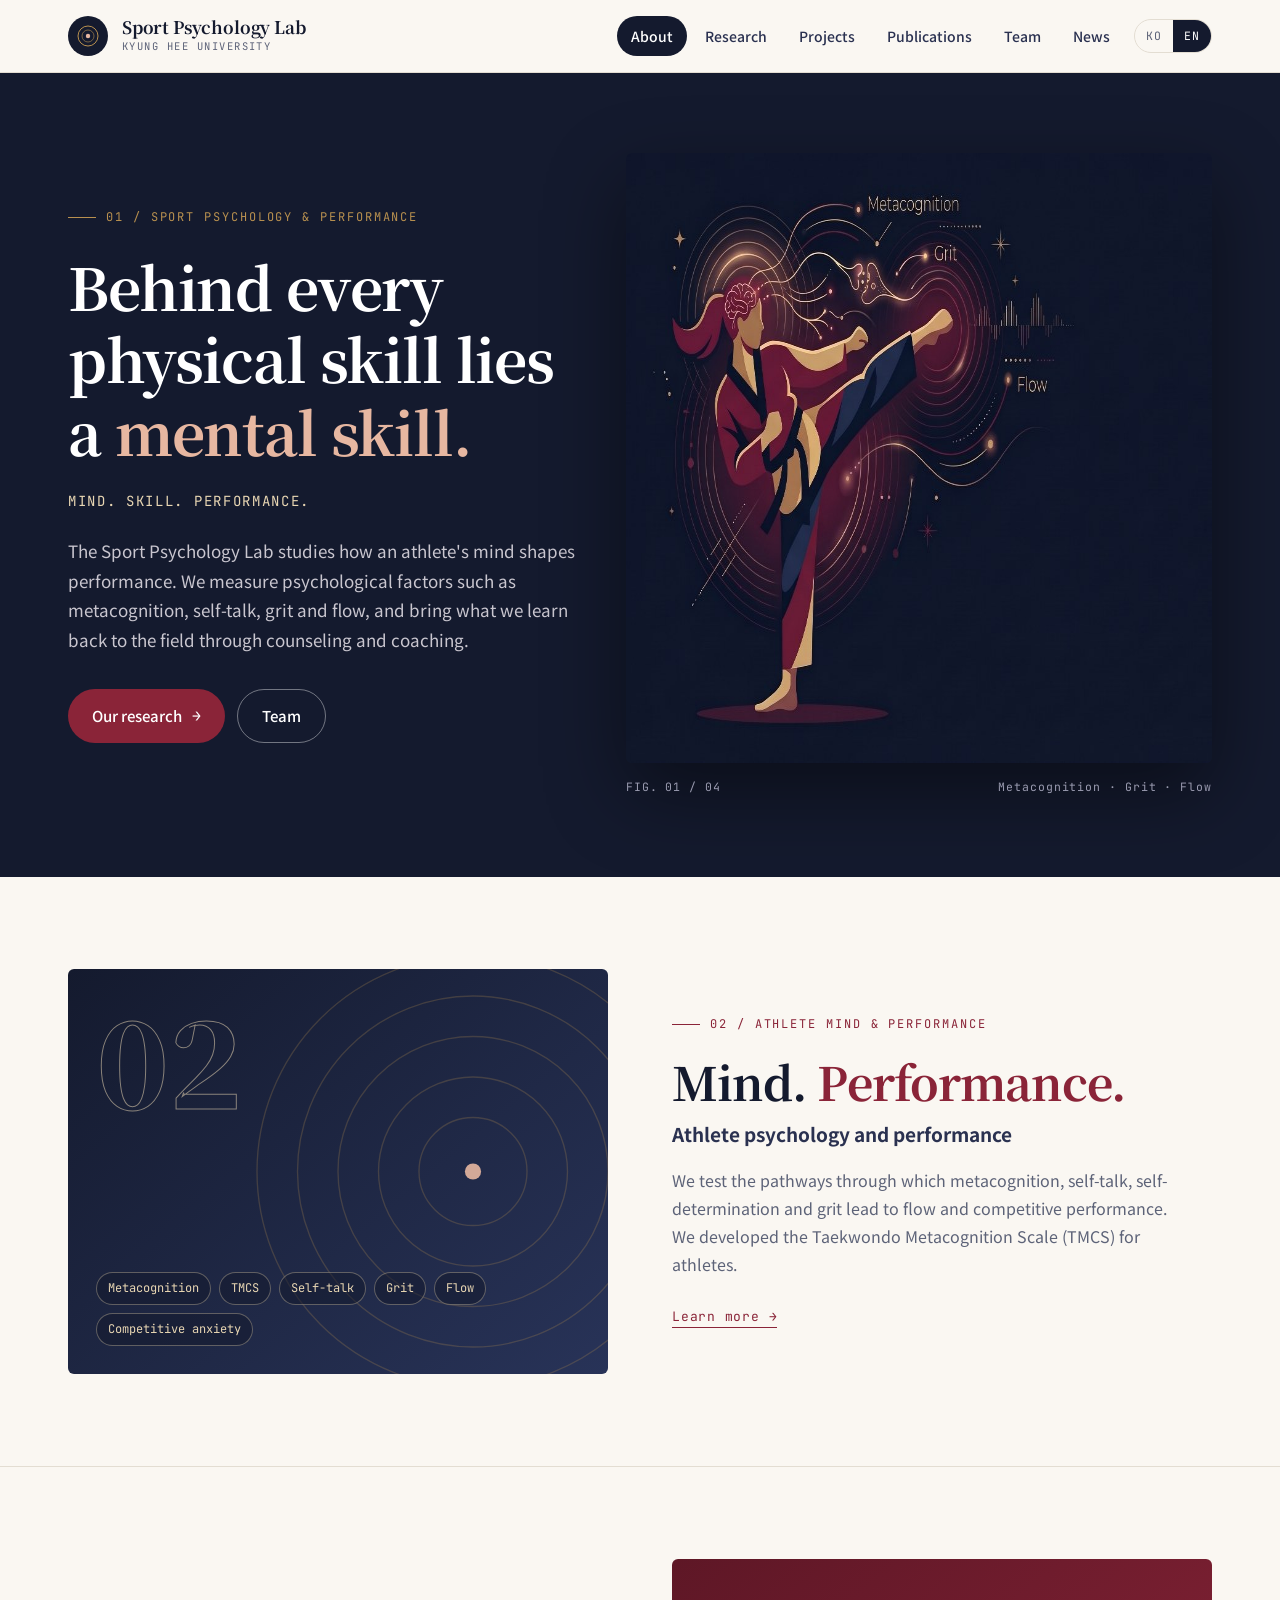
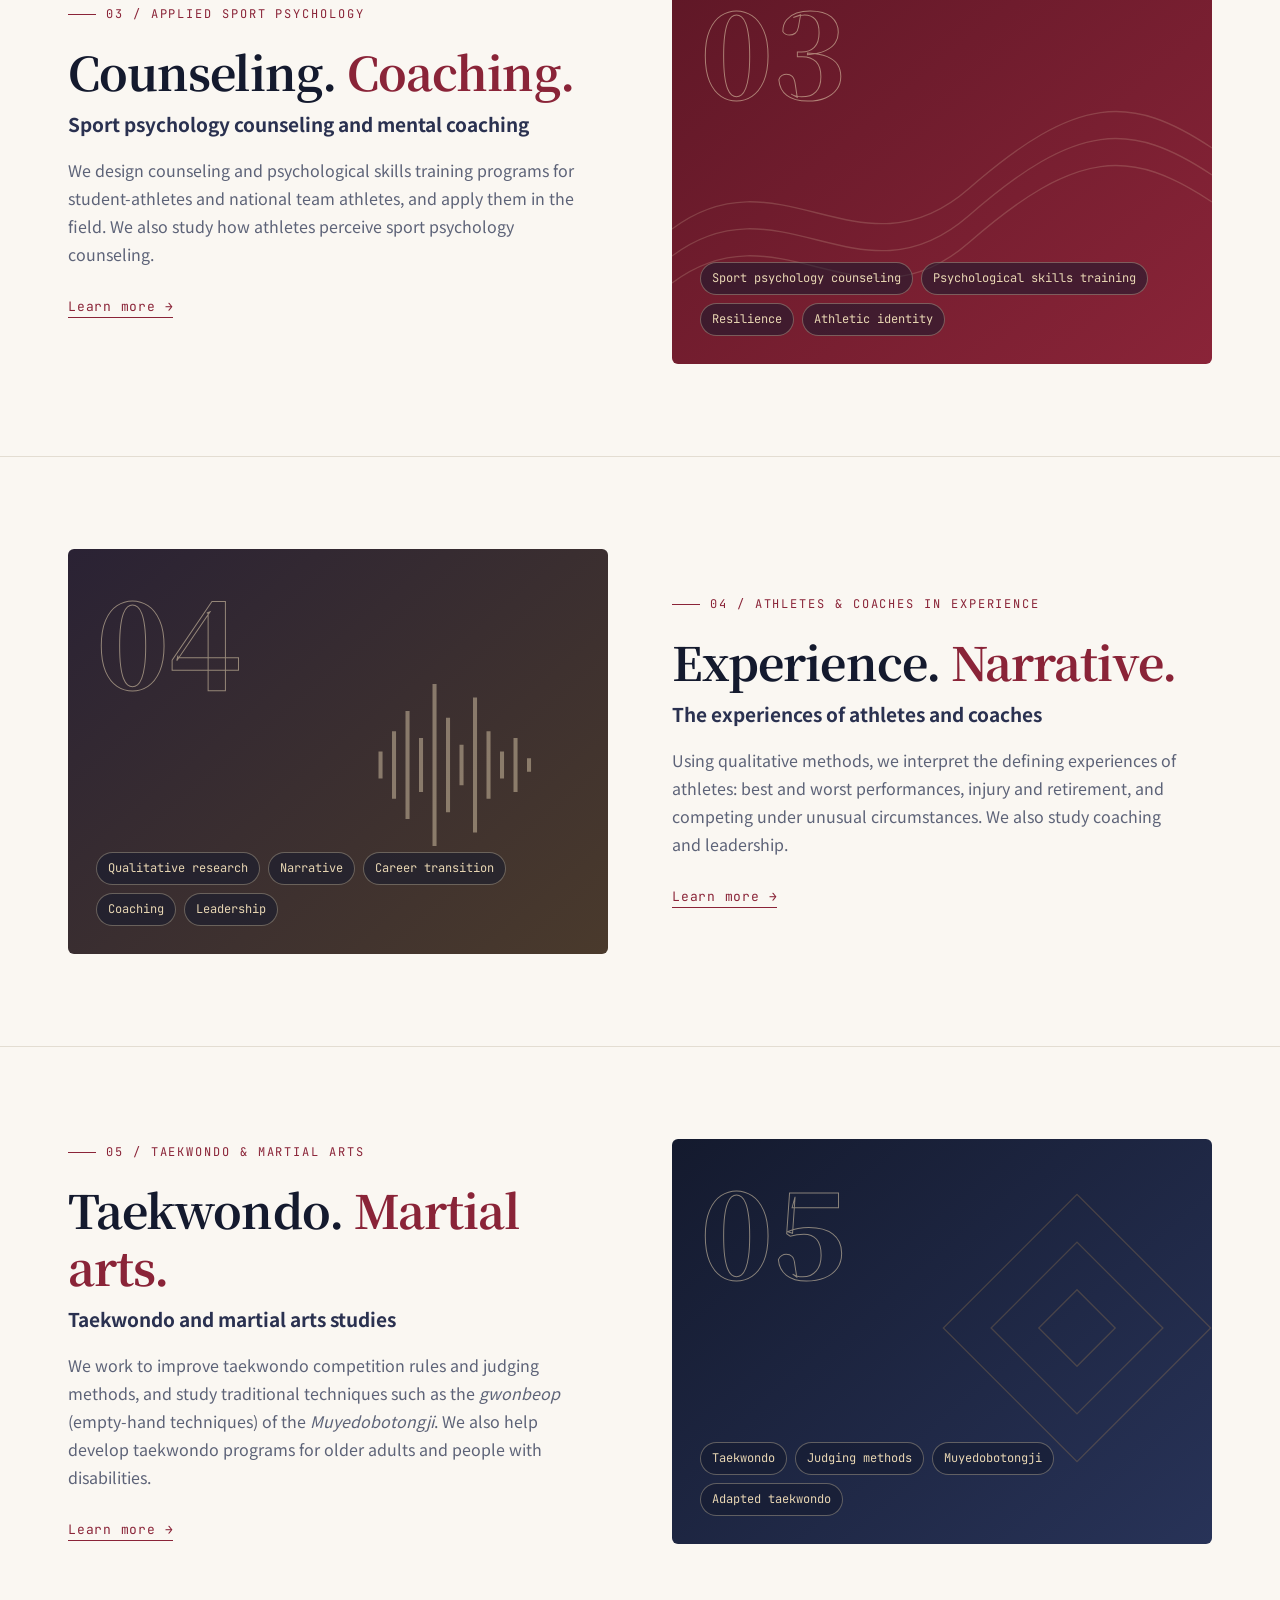
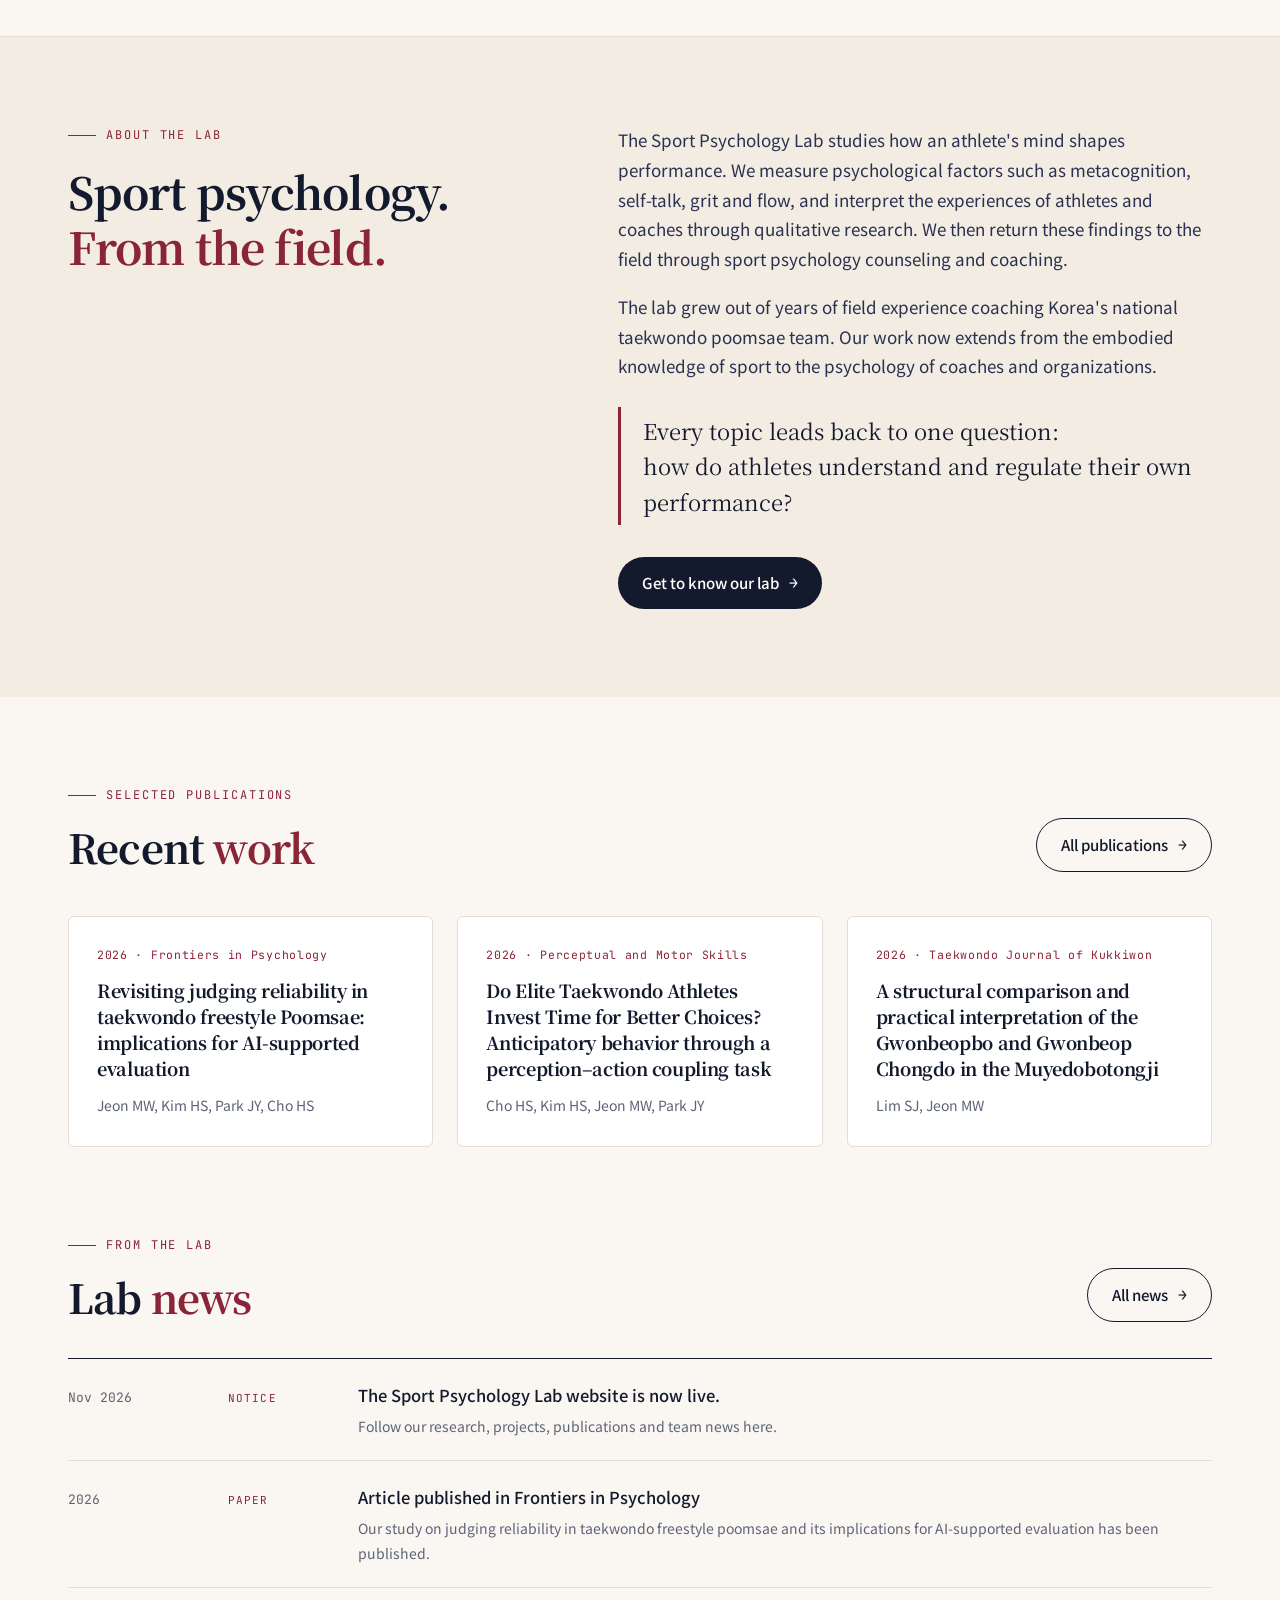
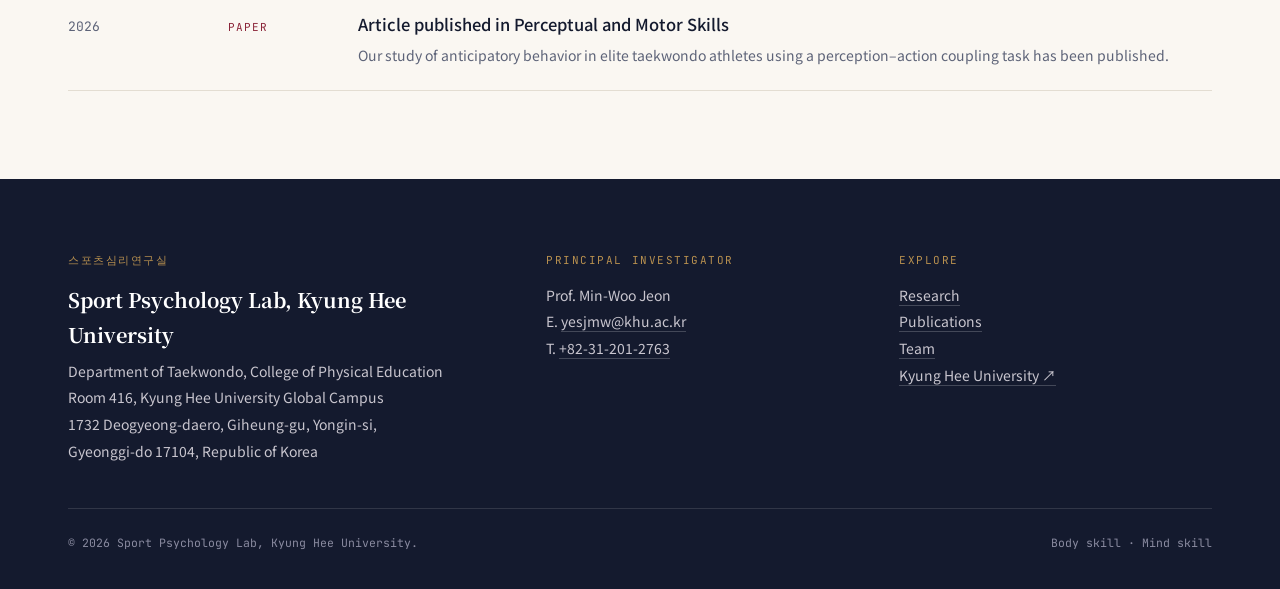
==== en.html @ 64e90830 "Add files via upload" ====
<!DOCTYPE html>
<html lang="en">
<head>
<meta charset="utf-8">
<meta name="viewport" content="width=device-width, initial-scale=1">
<title>Sport Psychology Lab · Kyung Hee University</title>
<meta name="description" content="Sport Psychology Lab, Department of Taekwondo, College of Physical Education, Kyung Hee University. We study how an athlete's mind shapes performance.">
<link rel="preconnect" href="https://fonts.googleapis.com">
<link rel="preconnect" href="https://fonts.gstatic.com" crossorigin>
<link href="https://fonts.googleapis.com/css2?family=Noto+Sans+KR:wght@300;400;500;700&family=Noto+Serif+KR:wght@500;700;900&family=JetBrains+Mono:wght@400;500&display=swap" rel="stylesheet">
<link rel="stylesheet" href="assets/site.css">
<link rel="alternate" hreflang="ko" href="index.html">
</head>
<body>
<a class="skip" href="#content">Skip to content</a>

<header class="site">
  <div class="wrap bar">
    <a class="brand" href="#about" aria-label="Sport Psychology Lab home">
      <span class="mark" aria-hidden="true">
        <svg width="24" height="24" viewBox="0 0 24 24" fill="none"><circle cx="12" cy="12" r="10" stroke="#b8904f" stroke-width="1"/><circle cx="12" cy="12" r="6" stroke="#b8904f" stroke-width="1" opacity=".6"/><circle cx="12" cy="12" r="2.2" fill="#e7b7a1"/></svg>
      </span>
      <span class="brand-txt"><strong>Sport Psychology Lab</strong><span>Kyung Hee University</span></span>
    </a>
    <div class="right">
    <div class="lang" aria-label="Language"><a href="index.html" hreflang="ko">KO</a><a class="on" href="en.html" aria-current="true">EN</a></div>
    <button class="menu-btn" aria-expanded="false" aria-controls="nav">Menu</button>
    <nav class="main" id="nav" aria-label="Main menu">
      <ul>
        <li><a href="#about">About</a></li>
        <li><a href="#research">Research</a></li>
        <li><a href="#projects">Projects</a></li>
        <li><a href="#publications">Publications</a></li>
        <li><a href="#team">Team</a></li>
        <li><a href="#news">News</a></li>
      </ul>
    </nav>
    </div>
  </div>
</header>

<main id="content">

<!-- =========================== ABOUT (HOME) =========================== -->
<div class="view" id="v-about">
  <section class="hero">
    <div class="wrap">
      <div>
        <div class="eyebrow">01 / Sport psychology &amp; performance</div>
        <h1>Behind every physical skill lies a <em>mental skill.</em></h1>
        <div class="en">Mind. Skill. Performance.</div>
        <p class="desc">The Sport Psychology Lab studies how an athlete's mind shapes performance. We measure psychological factors such as metacognition, self-talk, grit and flow, and bring what we learn back to the field through counseling and coaching.</p>
        <div class="hero-btns">
          <a class="btn" href="#research">Our research <span class="arrow">→</span></a>
          <a class="btn ghost" href="#team">Team</a>
        </div>
      </div>
      <figure>
        <img src="assets/hero.jpg" alt="Illustration of a taekwondo athlete mid-kick, with the labels Metacognition, Grit and Flow radiating from her head." width="951" height="610">
        <figcaption><span>FIG. 01 / 04</span><span>Metacognition · Grit · Flow</span></figcaption>
      </figure>
    </div>
  </section>

  <section class="area">
    <div class="wrap">
      <div class="text">
        <div class="eyebrow">02 / Athlete Mind &amp; Performance</div>
        <h2>Mind. <em>Performance.</em></h2>
        <div class="ko">Athlete psychology and performance</div>
        <p>We test the pathways through which metacognition, self-talk, self-determination and grit lead to flow and competitive performance. We developed the Taekwondo Metacognition Scale (TMCS) for athletes.</p>
        <a class="more" href="#research">Learn more →</a>
      </div>
      <div class="panel navy">
        <svg class="rings" viewBox="0 0 400 300" aria-hidden="true"><g fill="none" stroke="#b8904f" stroke-opacity=".28"><circle cx="300" cy="150" r="40"/><circle cx="300" cy="150" r="70"/><circle cx="300" cy="150" r="100"/><circle cx="300" cy="150" r="130"/><circle cx="300" cy="150" r="160"/></g><circle cx="300" cy="150" r="6" fill="#e7b7a1"/></svg>
        <div class="num">02</div>
        <div class="kw"><span>Metacognition</span><span>TMCS</span><span>Self-talk</span><span>Grit</span><span>Flow</span><span>Competitive anxiety</span></div>
      </div>
    </div>
  </section>

  <section class="area">
    <div class="wrap">
      <div class="text">
        <div class="eyebrow">03 / Applied Sport Psychology</div>
        <h2>Counseling. <em>Coaching.</em></h2>
        <div class="ko">Sport psychology counseling and mental coaching</div>
        <p>We design counseling and psychological skills training programs for student-athletes and national team athletes, and apply them in the field. We also study how athletes perceive sport psychology counseling.</p>
        <a class="more" href="#research">Learn more →</a>
      </div>
      <div class="panel wine">
        <svg class="rings" viewBox="0 0 400 300" aria-hidden="true"><g fill="none" stroke="#e8d6b3" stroke-opacity=".22"><path d="M0 220 C80 160 140 260 220 190 S340 120 400 160"/><path d="M0 240 C80 180 140 280 220 210 S340 140 400 180"/><path d="M0 200 C80 140 140 240 220 170 S340 100 400 140"/></g></svg>
        <div class="num">03</div>
        <div class="kw"><span>Sport psychology counseling</span><span>Psychological skills training</span><span>Resilience</span><span>Athletic identity</span></div>
      </div>
    </div>
  </section>

  <section class="area">
    <div class="wrap">
      <div class="text">
        <div class="eyebrow">04 / Athletes &amp; Coaches in Experience</div>
        <h2>Experience. <em>Narrative.</em></h2>
        <div class="ko">The experiences of athletes and coaches</div>
        <p>Using qualitative methods, we interpret the defining experiences of athletes: best and worst performances, injury and retirement, and competing under unusual circumstances. We also study coaching and leadership.</p>
        <a class="more" href="#research">Learn more →</a>
      </div>
      <div class="panel gold">
        <svg class="rings" viewBox="0 0 400 300" aria-hidden="true"><g fill="#e8d6b3" fill-opacity=".5"><rect x="230" y="150" width="3" height="20"/><rect x="240" y="135" width="3" height="50"/><rect x="250" y="120" width="3" height="80"/><rect x="260" y="140" width="3" height="40"/><rect x="270" y="100" width="3" height="120"/><rect x="280" y="125" width="3" height="70"/><rect x="290" y="145" width="3" height="30"/><rect x="300" y="110" width="3" height="100"/><rect x="310" y="135" width="3" height="50"/><rect x="320" y="150" width="3" height="20"/><rect x="330" y="140" width="3" height="40"/><rect x="340" y="155" width="3" height="10"/></g></svg>
        <div class="num">04</div>
        <div class="kw"><span>Qualitative research</span><span>Narrative</span><span>Career transition</span><span>Coaching</span><span>Leadership</span></div>
      </div>
    </div>
  </section>

  <section class="area">
    <div class="wrap">
      <div class="text">
        <div class="eyebrow">05 / Taekwondo &amp; Martial Arts</div>
        <h2>Taekwondo. <em>Martial arts.</em></h2>
        <div class="ko">Taekwondo and martial arts studies</div>
        <p>We work to improve taekwondo competition rules and judging methods, and study traditional techniques such as the <i>gwonbeop</i> (empty-hand techniques) of the <i>Muyedobotongji</i>. We also help develop taekwondo programs for older adults and people with disabilities.</p>
        <a class="more" href="#research">Learn more →</a>
      </div>
      <div class="panel navy">
        <svg class="rings" viewBox="0 0 400 300" aria-hidden="true"><g fill="none" stroke="#b8904f" stroke-opacity=".3"><rect x="230" y="70" width="140" height="140" transform="rotate(45 300 140)"/><rect x="255" y="95" width="90" height="90" transform="rotate(45 300 140)"/><rect x="280" y="120" width="40" height="40" transform="rotate(45 300 140)"/></g></svg>
        <div class="num">05</div>
        <div class="kw"><span>Taekwondo</span><span>Judging methods</span><span>Muyedobotongji</span><span>Adapted taekwondo</span></div>
      </div>
    </div>
  </section>

  <section class="block intro">
    <div class="wrap">
      <div>
        <div class="eyebrow">About the lab</div>
        <h2>Sport psychology.<br><em>From the field.</em></h2>
      </div>
      <div>
        <p>The Sport Psychology Lab studies how an athlete's mind shapes performance. We measure psychological factors such as metacognition, self-talk, grit and flow, and interpret the experiences of athletes and coaches through qualitative research. We then return these findings to the field through sport psychology counseling and coaching.</p>
        <p>The lab grew out of years of field experience coaching Korea's national taekwondo poomsae team. Our work now extends from the embodied knowledge of sport to the psychology of coaches and organizations.</p>
        <div class="question">Every topic leads back to one question:<br>how do athletes understand and regulate their own performance?</div>
        <a class="btn" href="#team">Get to know our lab <span class="arrow">→</span></a>
      </div>
    </div>
  </section>

  <section class="block">
    <div class="wrap">
      <div class="sec-head">
        <div><div class="eyebrow">Selected publications</div><h2>Recent <em>work</em></h2></div>
        <a class="btn ghost" href="#publications">All publications <span class="arrow">→</span></a>
      </div>
      <div class="cards">
        <a class="card" href="https://doi.org/10.3389/fpsyg.2026.1881296" target="_blank" rel="noopener">
          <div class="meta">2026 · Frontiers in Psychology</div>
          <h3>Revisiting judging reliability in taekwondo freestyle Poomsae: implications for AI-supported evaluation</h3>
          <p>Jeon MW, Kim HS, Park JY, Cho HS</p>
        </a>
        <a class="card" href="https://doi.org/10.1177/00315125261464710" target="_blank" rel="noopener">
          <div class="meta">2026 · Perceptual and Motor Skills</div>
          <h3>Do Elite Taekwondo Athletes Invest Time for Better Choices? Anticipatory behavior through a perception–action coupling task</h3>
          <p>Cho HS, Kim HS, Jeon MW, Park JY</p>
        </a>
        <a class="card" href="https://doi.org/10.24881/tjk.2026.17.3.25" target="_blank" rel="noopener">
          <div class="meta">2026 · Taekwondo Journal of Kukkiwon</div>
          <h3>A structural comparison and practical interpretation of the Gwonbeopbo and Gwonbeop Chongdo in the Muyedobotongji</h3>
          <p>Lim SJ, Jeon MW</p>
        </a>
      </div>
    </div>
  </section>

  <section class="block" style="padding-top:0">
    <div class="wrap">
      <div class="sec-head">
        <div><div class="eyebrow">From the lab</div><h2>Lab <em>news</em></h2></div>
        <a class="btn ghost" href="#news">All news <span class="arrow">→</span></a>
      </div>
      <ul class="news-list" data-news="3"></ul>
    </div>
  </section>
</div>

<!-- =========================== RESEARCH =========================== -->
<div class="view" id="v-research">
  <div class="page-head"><div class="wrap">
    <div class="eyebrow">Research</div>
    <h1>One question, <em>four lines of research</em></h1>
    <p class="lead">Every topic leads back to one question: how do athletes understand and regulate their own performance?</p>
  </div></div>
  <section class="block" style="padding-top:20px"><div class="wrap">
    <div class="r-row">
      <div class="n">01</div>
      <div><div class="lbl">Athlete Mind &amp; Performance</div><h3>Athlete psychology and performance</h3></div>
      <div><p>We test the pathways through which metacognition, self-talk, self-determination and grit lead to flow and competitive performance. We developed the Taekwondo Metacognition Scale (TMCS) for athletes.</p>
        <span class="tag">Metacognition</span><span class="tag">TMCS</span><span class="tag">Self-talk</span><span class="tag">Grit</span><span class="tag">Flow</span><span class="tag">Competitive anxiety</span></div>
    </div>
    <div class="r-row">
      <div class="n">02</div>
      <div><div class="lbl">Applied Sport Psychology</div><h3>Sport psychology counseling and mental coaching</h3></div>
      <div><p>We design counseling and psychological skills training programs for student-athletes and national team athletes, and apply them in the field. We also study how athletes perceive sport psychology counseling.</p>
        <span class="tag">Sport psychology counseling</span><span class="tag">Psychological skills training</span><span class="tag">Resilience</span><span class="tag">Athletic identity</span></div>
    </div>
    <div class="r-row">
      <div class="n">03</div>
      <div><div class="lbl">Athletes &amp; Coaches in Experience</div><h3>The experiences of athletes and coaches</h3></div>
      <div><p>Using qualitative methods, we interpret the defining experiences of athletes: best and worst performances, injury and retirement, and competing under unusual circumstances. We also study coaching and leadership.</p>
        <span class="tag">Qualitative research</span><span class="tag">Narrative</span><span class="tag">Career transition</span><span class="tag">Coaching</span><span class="tag">Leadership</span></div>
    </div>
    <div class="r-row">
      <div class="n">04</div>
      <div><div class="lbl">Taekwondo &amp; Martial Arts</div><h3>Taekwondo and martial arts studies</h3></div>
      <div><p>We work to improve taekwondo competition rules and judging methods, and study traditional techniques such as the <i>gwonbeop</i> of the <i>Muyedobotongji</i>. We also help develop taekwondo programs for older adults and people with disabilities.</p>
        <span class="tag">Taekwondo</span><span class="tag">Judging methods</span><span class="tag">Muyedobotongji</span><span class="tag">Adapted taekwondo</span></div>
    </div>
  </div></section>
</div>

<!-- =========================== PROJECTS =========================== -->
<div class="view" id="v-projects">
  <div class="page-head"><div class="wrap">
    <div class="eyebrow">Projects</div>
    <h1>Research <em>in the field</em></h1>
    <p class="lead">With partners including Kukkiwon, the Korea Institute of Sport Science and the World Taekwondo Academy, we have developed taekwondo poomsae, improved judging methods and supported national team sport science.</p>
    <div class="stats">
      <div class="stat"><b>9</b><span>Major projects</span></div>
      <div class="stat"><b>6</b><span>Partner organizations</span></div>
      <div class="stat"><b>2011–</b><span>Years of project work</span></div>
    </div>
  </div></div>
  <section class="block" style="padding-top:20px"><div class="wrap">
    <div class="eyebrow">Major projects (most recent first)</div>
    <div class="timeline" id="projects-list"></div>
  </div></section>
</div>

<!-- =========================== PUBLICATIONS =========================== -->
<div class="view" id="v-publications">
  <div class="page-head"><div class="wrap">
    <div class="eyebrow">Publications</div>
    <h1>Articles and <em>books</em></h1>
    <p class="lead">Selected articles in Korean and international journals, and books on taekwondo poomsae and training.</p>
  </div></div>
  <section class="block" style="padding-top:40px"><div class="wrap">
    <div class="sub">Selected articles</div>
    <ol class="pubs">
      <li><div><div class="yr">2026 · ARTICLE</div><h3>Revisiting judging reliability in taekwondo freestyle Poomsae: implications for AI-supported evaluation.</h3>
        <div class="au"><b>Jeon MW</b>, Kim HS<sup>*</sup>, Park JY, Cho HS<sup>*</sup></div><div class="jr">Frontiers in Psychology</div>
        <a class="doi" href="https://doi.org/10.3389/fpsyg.2026.1881296" target="_blank" rel="noopener">doi:10.3389/fpsyg.2026.1881296 ↗</a></div></li>
      <li><div><div class="yr">2026 · ARTICLE</div><h3>Do Elite Taekwondo Athletes Invest Time for Better Choices? Analysis of Anticipatory Behavior Through a Perception–Action Coupling Task.</h3>
        <div class="au">Cho HS, Kim HS<sup>*</sup>, <b>Jeon MW</b>, Park JY<sup>*</sup></div><div class="jr">Perceptual and Motor Skills</div>
        <a class="doi" href="https://doi.org/10.1177/00315125261464710" target="_blank" rel="noopener">doi:10.1177/00315125261464710 ↗</a></div></li>
      <li><div><div class="yr">2026 · ARTICLE (IN KOREAN)</div><h3>A structural comparison and practical interpretation of the Gwonbeopbo (拳法譜) and Gwonbeop Chongdo (拳法總圖) in the Muyedobotongji.</h3>
        <div class="au">Lim SJ, <b>Jeon MW</b><sup>*</sup></div><div class="jr">Taekwondo Journal of Kukkiwon, 17(3), 25–40.</div>
        <a class="doi" href="https://doi.org/10.24881/tjk.2026.17.3.25" target="_blank" rel="noopener">doi:10.24881/tjk.2026.17.3.25 ↗</a></div></li>
      <li><div><div class="yr">2025 · ARTICLE (IN KOREAN)</div><h3>Retirement perceptions and career barriers among elite collegiate taekwondo athletes according to injury experience.</h3>
        <div class="au">Kim KN, <b>Jeon MW</b><sup>*</sup></div><div class="jr">Taekwondo Journal of Kukkiwon, 16(4), 55–63.</div>
        <a class="doi" href="https://doi.org/10.24881/tjk.2025.16.4.55" target="_blank" rel="noopener">doi:10.24881/tjk.2025.16.4.55 ↗</a></div></li>
      <li><div><div class="yr">2025 · ARTICLE (IN KOREAN)</div><h3>The future potential of virtual taekwondo competition: development and expansion seen through participant experiences.</h3>
        <div class="au">Kim NH, <b>Jeon MW</b><sup>*</sup></div><div class="jr">Taekwondo Journal of Kukkiwon, 16(1), 71–81.</div>
        <a class="doi" href="https://doi.org/10.24881/tjk.2025.16.1.71" target="_blank" rel="noopener">doi:10.24881/tjk.2025.16.1.71 ↗</a></div></li>
    </ol>
    <p style="font-size:13px;color:var(--muted);margin-top:14px"><sup>*</sup> Corresponding author</p>

    <div class="sub" style="margin-top:64px">Books (in Korean)</div>
    <div class="books">
      <div class="book"><div class="spine"><small>BOOK · 2023</small><b>The Textbook of Taekwondo Freestyle Poomsae</b></div><div class="info"><span>Sanga Gihoek</span><span>Jul 2023</span></div></div>
      <div class="book"><div class="spine"><small>BOOK · 2022</small><b>WT Poomsae World Class Poomsae Guide Book</b></div><div class="info"><span>Yebang Uihaksa</span><span>Sep 2022</span></div></div>
      <div class="book"><div class="spine"><small>BOOK · 2019</small><b>The Textbook of Taekwondo Poomsae Training</b></div><div class="info"><span>Yebang Uihaksa</span><span>Oct 2019</span></div></div>
      <div class="book"><div class="spine"><small>BOOK · 2019</small><b>The Taegeuk Mark on My Chest: I Am a Taekwondo National Team Athlete!</b></div><div class="info"><span>Hamseong Sori</span><span>Feb 2019</span></div></div>
    </div>
  </div></section>
</div>

<!-- =========================== TEAM =========================== -->
<div class="view" id="v-team">
  <div class="page-head"><div class="wrap">
    <div class="eyebrow">Team</div>
    <h1>Our <em>team</em></h1>
    <p class="lead">We turn questions from the field into research, and bring the answers back to the field.</p>
  </div></div>
  <section class="block" style="padding-top:56px"><div class="wrap">
    <div class="eyebrow">Principal Investigator</div>
    <div class="pi">
      <div class="pi-photo">MJ<small>PHOTO</small></div>
      <div>
        <h2>Min-Woo Jeon, Ph.D. <span style="font-family:var(--mono);font-size:15px;color:var(--muted);font-weight:400;letter-spacing:.04em">전민우</span></h2>
        <div class="pos">Assistant Professor, Department of Taekwondo, College of Physical Education, Kyung Hee University (since Sep 2024)</div>
        <dl class="kv">
          <dt>Research</dt><dd>Sport psychology, mental training in sport, martial arts studies in taekwondo</dd>
          <dt>E-mail</dt><dd><a href="mailto:yesjmw@khu.ac.kr">yesjmw@khu.ac.kr</a></dd>
          <dt>Tel</dt><dd>+82-31-201-2763</dd>
          <dt>Office</dt><dd>Room 416, College of Physical Education</dd>
        </dl>
        <div class="cols2">
          <div>
            <div class="sub" style="margin-top:0">Education</div>
            <ul class="list">
              <li><span>2016</span><span>Ph.D. in Physical Education, Graduate School, Kyung Hee University</span></li>
              <li><span>2011</span><span>M.S. in Physical Education, Graduate School, Kyung Hee University</span></li>
              <li><span>2008</span><span>B.S., Department of Taekwondo, Kyung Hee University</span></li>
            </ul>
            <div class="sub">Professional service</div>
            <ul class="list">
              <li><span>2026</span><span>Examiner, Kukkiwon Sports Instructor Certification</span></li>
              <li><span>2026</span><span>Board member, Korean Society of Physical Education; Korea National Team Athletes Association; Korea Para Fencing Association</span></li>
              <li><span>2016–</span><span>Board member, Korean Society of Martial Arts</span></li>
            </ul>
          </div>
          <div>
            <div class="sub" style="margin-top:0">Career</div>
            <ul class="list">
              <li><span>2024</span><span>Coach, Korean national team, World Taekwondo Poomsae Championships (Hong Kong)</span></li>
              <li><span>2023</span><span>Coach, Korean national team, 31st FISU Summer World University Games (Chengdu)</span></li>
              <li><span>2022</span><span>Coach, Korean national team, Asian Taekwondo Poomsae Championships (Chuncheon)</span></li>
              <li><span>2018</span><span>Coach, Korean national team, Jakarta-Palembang Asian Games; Coach, Korean national team, 5th Asian Taekwondo Poomsae Championships</span></li>
              <li><span>2018–present</span><span>President, World Taekwondo Professional Trainers Association (WTPTA)</span></li>
              <li><span>2017</span><span>Coach, Korean national team, Taipei Summer Universiade</span></li>
              <li><span>2012, 2014</span><span>Trainer, Korean national team, 12th and 13th World University Taekwondo Championships</span></li>
              <li><span>2006</span><span>Coach, Iranian national taekwondo team</span></li>
            </ul>
          </div>
        </div>
        <div class="sub">Awards</div>
        <ul class="list">
          <li><span>2023</span><span>Best Coach Award, 2023 Chuncheon Korea Open International Taekwondo Championships</span></li>
          <li><span>2020</span><span>Outstanding Coach Award, 2019 KUSF Awards (Korea University Sports Federation)</span></li>
          <li><span>2018</span><span>Best Coach Award, 5th Asian Taekwondo Poomsae Championships (Asian Taekwondo Union)</span></li>
          <li><span>2017</span><span>Young Researcher Award (WTF &amp; IATR)</span></li>
          <li><span>2016</span><span>Outstanding Dissertation Award, Arts and Physical Education Division, Kyung Hee University</span></li>
          <li><span>2015</span><span>Commendation for contributions to the promotion and development of taekwondo (Kukkiwon)</span></li>
          <li><span>2012</span><span>Best Coach Award, 12th World University Taekwondo Championships (FISU)</span></li>
          <li><span>2009–2024</span><span>Multiple Outstanding Coach Awards, National University Taekwondo Championships (Korea University Taekwondo Federation)</span></li>
        </ul>
      </div>
    </div>

    <div class="groups" id="groups"></div>
  </div></section>
</div>

<!-- =========================== NEWS =========================== -->
<div class="view" id="v-news">
  <div class="page-head"><div class="wrap">
    <div class="eyebrow">News &amp; Notice</div>
    <h1>Lab <em>news</em></h1>
    <p class="lead">Publications, awards, calls for study participants and student recruitment.</p>
  </div></div>
  <section class="block" style="padding-top:20px"><div class="wrap">
    <ul class="news-list" data-news="all"></ul>
  </div></section>
</div>

</main>

<footer class="site">
  <div class="wrap">
    <div class="f-grid">
      <div>
        <div class="lbl">스포츠심리연구실</div>
        <h4>Sport Psychology Lab, Kyung Hee University</h4>
        <p>Department of Taekwondo, College of Physical Education<br>Room 416, Kyung Hee University Global Campus<br>1732 Deogyeong-daero, Giheung-gu, Yongin-si,<br>Gyeonggi-do 17104, Republic of Korea</p>
      </div>
      <div>
        <div class="lbl">Principal Investigator</div>
        <p>Prof. Min-Woo Jeon<br>
        E. <a href="mailto:yesjmw@khu.ac.kr">yesjmw@khu.ac.kr</a><br>
        T. <a href="tel:+82312012763">+82-31-201-2763</a></p>
      </div>
      <div>
        <div class="lbl">Explore</div>
        <ul>
          <li><a href="#research">Research</a></li>
          <li><a href="#publications">Publications</a></li>
          <li><a href="#team">Team</a></li>
          <li><a href="https://www.khu.ac.kr" target="_blank" rel="noopener">Kyung Hee University ↗</a></li>
        </ul>
      </div>
    </div>
    <div class="copy"><span>© 2026 Sport Psychology Lab, Kyung Hee University.</span><span>Body skill · Mind skill</span></div>
  </div>
</footer>

<script>
/* ---------- editable data ---------- */
const NEWS = [
  {date:"Nov 2026", cat:"Notice", title:"The Sport Psychology Lab website is now live.", desc:"Follow our research, projects, publications and team news here."},
  {date:"2026", cat:"Paper", title:"Article published in Frontiers in Psychology", desc:"Our study on judging reliability in taekwondo freestyle poomsae and its implications for AI-supported evaluation has been published."},
  {date:"2026", cat:"Paper", title:"Article published in Perceptual and Motor Skills", desc:"Our study of anticipatory behavior in elite taekwondo athletes using a perception–action coupling task has been published."}
];
const PROJECTS = [
  ["2026","Kukkiwon","Development and dissemination of a taekwondo training program for older adults","Co-investigator"],
  ["Oct 2025–Jan 2026","Korea Institute of Sport Science","Building and operating an external collaboration network for sport science support of next-generation national team athletes","Co-investigator"],
  ["Nov 2022","Kukkiwon Taekwondo Research Institute","A study of taekwondo technical terminology","Co-investigator"],
  ["Jan–Jun 2022","World Taekwondo Academy","WTA para taekwondo master certification course, practical subject: adapting taekwondo poomsae for people with physical and intellectual disabilities","Co-investigator"],
  ["Mar–Sep 2017","Korea Paralympic Committee","Development of new para taekwondo poomsae for the Tokyo 2020 Paralympic Games","Co-investigator"],
  ["May–Dec 2016","Kukkiwon","A foundational study for improving judging methods in freestyle poomsae","Principal investigator"],
  ["Apr–Nov 2016","Kukkiwon","Writing and publishing the Taekwondo Textbook: Basics and Poomsae","Research assistant"],
  ["Apr–Aug 2016","Asian Taekwondo Union","Development and institutionalization of new poomsae for the 2018 Asian Games","Research assistant"],
  ["Sep–Dec 2011","Kukkiwon","Development of new poomsae to strengthen the standing of the WTA (obesity and women's categories)","Co-investigator"]
];
/* members: {name, info} ; info = one-line research interest, or degree · current position */
const GROUPS = [
  {ko:"Research Faculty & Researchers", en:"연구교수 · 연구원", members:[]},
  {ko:"Ph.D. Students", en:"박사과정", members:[]},
  {ko:"M.S. Students", en:"석사과정", members:[]},
  {ko:"Alumni", en:"졸업생", members:[], alumni:true}
];

/* ---------- render ---------- */
const esc = s => String(s).replace(/[&<>"]/g,c=>({"&":"&amp;","<":"&lt;",">":"&gt;",'"':"&quot;"}[c]));
document.querySelectorAll("[data-news]").forEach(ul=>{
  const n = ul.dataset.news==="all" ? NEWS.length : +ul.dataset.news;
  ul.innerHTML = NEWS.slice(0,n).map(x=>`<li><time>${esc(x.date)}</time><span class="cat">${esc(x.cat)}</span><div><strong>${esc(x.title)}</strong><p>${esc(x.desc)}</p></div></li>`).join("");
});
document.getElementById("projects-list").innerHTML = PROJECTS.map(([w,o,t,r])=>{
  const cls = r==="Principal investigator"?"pi":(r==="Co-investigator"?"co":"");
  return `<div class="p-item"><div class="when">${esc(w)}</div><div><div class="org">${esc(o)}</div><h3>${esc(t)}</h3></div><span class="role ${cls}">${esc(r)}</span></div>`;
}).join("");
document.getElementById("groups").innerHTML = GROUPS.map(g=>{
  const list = g.members.length ? g.members : [{name:"Name", info: g.alumni ? "Degree · Current position" : "Research interest (one line)"}];
  return `<div class="group"><h3>${esc(g.ko)} <small>${esc(g.en)}</small></h3><div class="people">${
    list.map(m=>`<div class="person"><div class="ph">${m.photo?`<img src="${esc(m.photo)}" alt="${esc(m.name)}">`:"PHOTO"}</div><b>${esc(m.name)}</b><span>${esc(m.info)}</span></div>`).join("")
  }</div></div>`;
}).join("");

/* ---------- hash routing ---------- */
const VIEWS = ["about","research","projects","publications","team","news"];
const nav = document.getElementById("nav"), btn = document.querySelector(".menu-btn");
function route(){
  let h = (location.hash||"").replace("#","");
  if(!VIEWS.includes(h)) h = "about";
  VIEWS.forEach(v=>document.getElementById("v-"+v).classList.toggle("active", v===h));
  document.querySelectorAll("nav.main a").forEach(a=>{
    a.getAttribute("href")==="#"+h ? a.setAttribute("aria-current","page") : a.removeAttribute("aria-current");
  });
  document.querySelectorAll(".lang a").forEach(a=>{ a.href = a.getAttribute("href").split("#")[0] + "#" + h; });
  nav.classList.remove("open"); btn.setAttribute("aria-expanded","false");
  window.scrollTo({top:0,behavior:"instant"});
}
btn.addEventListener("click",()=>{const o=nav.classList.toggle("open");btn.setAttribute("aria-expanded",o);});
window.addEventListener("hashchange",route);
route();
</script>
</body>
</html>
---- assets/site.css ----
:root{
  --ink:#141a2e;          /* deep navy from the illustration */
  --ink-2:#2a3150;
  --muted:#5d6378;
  --line:#e3ddd2;
  --paper:#faf7f2;
  --paper-2:#f2ece2;
  --wine:#8a2438;         /* dobok burgundy */
  --wine-2:#b23a51;
  --gold:#b8904f;
  --gold-soft:#e8d6b3;
  --serif:"Noto Serif KR",serif;
  --sans:"Noto Sans KR",system-ui,-apple-system,sans-serif;
  --mono:"JetBrains Mono",ui-monospace,monospace;
  --max:1200px;
}
*{box-sizing:border-box;margin:0;padding:0}
html{scroll-behavior:smooth}
body{font-family:var(--sans);color:var(--ink);background:var(--paper);line-height:1.75;font-size:16px;-webkit-font-smoothing:antialiased;word-break:keep-all}
a{color:inherit}
img{max-width:100%;display:block}
.wrap{max-width:var(--max);margin:0 auto;padding:0 28px}
.skip{position:absolute;left:-999px;top:0;background:var(--ink);color:#fff;padding:8px 14px;z-index:99}
.skip:focus{left:12px;top:12px}

/* ---------- header ---------- */
header.site{position:sticky;top:0;z-index:50;background:rgba(250,247,242,.92);backdrop-filter:blur(10px);border-bottom:1px solid var(--line)}
.bar{display:flex;align-items:center;justify-content:space-between;height:72px}
.brand{display:flex;align-items:center;gap:14px;text-decoration:none}
.mark{width:40px;height:40px;border-radius:50%;background:var(--ink);display:grid;place-items:center;flex:none}
.brand-txt strong{display:block;font-family:var(--serif);font-size:17px;letter-spacing:-.01em;line-height:1.2}
.brand-txt span{display:block;font-family:var(--mono);font-size:10.5px;letter-spacing:.14em;text-transform:uppercase;color:var(--muted)}
nav.main ul{display:flex;gap:4px;list-style:none}
nav.main a{display:block;padding:8px 14px;text-decoration:none;font-size:14px;font-weight:500;border-radius:999px;color:var(--ink-2);transition:.2s}
nav.main a small{display:block;font-family:var(--mono);font-size:9.5px;letter-spacing:.12em;color:var(--muted);text-transform:uppercase;line-height:1.1}
nav.main a:hover{background:var(--paper-2)}
nav.main a[aria-current="page"]{background:var(--ink);color:#fff}
nav.main a[aria-current="page"] small{color:var(--gold-soft)}
.menu-btn{display:none;background:none;border:1px solid var(--line);border-radius:999px;padding:8px 16px;font-family:var(--mono);font-size:12px;letter-spacing:.1em;text-transform:uppercase;cursor:pointer;color:var(--ink)}

/* ---------- shared ---------- */
.eyebrow{font-family:var(--mono);font-size:12px;letter-spacing:.16em;text-transform:uppercase;color:var(--wine);display:flex;align-items:center;gap:10px}
.eyebrow::before{content:"";width:28px;height:1px;background:currentColor}
h1,h2,h3{font-family:var(--serif);letter-spacing:-.02em;line-height:1.25}
h1 em,h2 em{font-style:normal;color:var(--wine)}
.lead{font-size:18px;color:var(--muted);max-width:640px}
.btn{display:inline-flex;align-items:center;gap:10px;padding:13px 24px;border-radius:999px;background:var(--ink);color:#fff;text-decoration:none;font-weight:500;font-size:15px;transition:.2s}
.btn:hover{background:var(--wine)}
.btn.ghost{background:transparent;color:var(--ink);border:1px solid var(--ink)}
.btn.ghost:hover{background:var(--ink);color:#fff}
.arrow{font-family:var(--mono)}
.tag{display:inline-block;font-family:var(--mono);font-size:11.5px;padding:4px 10px;border:1px solid var(--line);border-radius:999px;color:var(--ink-2);background:#fff;margin:0 6px 6px 0}
.page-head{padding:88px 0 56px;border-bottom:1px solid var(--line)}
.page-head h1{font-size:clamp(34px,5vw,56px);margin:18px 0 18px}
section.block{padding:88px 0}
.view{display:none}
.view.active{display:block;animation:fade .45s ease}
@keyframes fade{from{opacity:0;transform:translateY(8px)}to{opacity:1;transform:none}}

/* ---------- hero ---------- */
.hero{background:var(--ink);color:#f4efe6;position:relative;overflow:hidden}
.hero .wrap{display:grid;grid-template-columns:1fr 1.15fr;gap:48px;align-items:center;padding-top:80px;padding-bottom:80px}
.hero .eyebrow{color:var(--gold)}
.hero h1{font-size:clamp(34px,4.6vw,58px);margin:22px 0 22px;color:#fff}
.hero h1 em{color:#e7b7a1}
.hero .en{font-family:var(--mono);font-size:14px;letter-spacing:.12em;color:var(--gold-soft);text-transform:uppercase;margin-bottom:22px}
.hero p.desc{color:#c9c6cf;font-size:17px;max-width:520px;margin-bottom:34px}
.hero .btn{background:var(--wine)}
.hero .btn:hover{background:var(--wine-2)}
.hero .btn.ghost{background:transparent;color:#fff;border-color:rgba(255,255,255,.4)}
.hero .btn.ghost:hover{background:#fff;color:var(--ink)}
.hero figure{position:relative}
.hero figure img{border-radius:6px;box-shadow:0 30px 80px rgba(0,0,0,.45)}
.hero figcaption,.fig-cap{font-family:var(--mono);font-size:11.5px;letter-spacing:.08em;color:#9a9bb0;margin-top:14px;display:flex;justify-content:space-between;gap:12px}
.hero-btns{display:flex;gap:12px;flex-wrap:wrap}

/* ---------- numbered areas (home) ---------- */
.area{padding:92px 0;border-bottom:1px solid var(--line)}
.area .wrap{display:grid;grid-template-columns:1fr 1fr;gap:64px;align-items:center}
.area:nth-of-type(even) .text{order:2}
.area h2{font-size:clamp(30px,3.8vw,46px);margin:18px 0 6px}
.area .ko{font-size:19px;font-weight:700;color:var(--ink-2);margin-bottom:16px}
.area p{color:var(--muted);margin-bottom:22px;max-width:520px}
.area .more{font-family:var(--mono);font-size:13px;letter-spacing:.06em;color:var(--wine);text-decoration:none;border-bottom:1px solid currentColor;padding-bottom:2px}
.panel{aspect-ratio:4/3;border-radius:6px;background:var(--ink);position:relative;overflow:hidden;color:#fff;display:flex;flex-direction:column;justify-content:space-between;padding:28px}
.panel svg.rings{position:absolute;inset:0;width:100%;height:100%;opacity:.9}
.panel .num{font-family:var(--serif);font-size:120px;line-height:1;font-weight:900;color:transparent;-webkit-text-stroke:1px rgba(232,214,179,.55);position:relative}
.panel .kw{position:relative;display:flex;flex-wrap:wrap;gap:8px}
.panel .kw span{font-family:var(--mono);font-size:12px;padding:5px 11px;border-radius:999px;border:1px solid rgba(232,214,179,.35);color:var(--gold-soft);background:rgba(20,26,46,.55)}
.panel.wine{background:linear-gradient(140deg,#5e1726,#8a2438)}
.panel.gold{background:linear-gradient(140deg,#2a2234,#4a3a2c)}
.panel.navy{background:linear-gradient(140deg,#141a2e,#283358)}

/* ---------- intro ---------- */
.intro{background:var(--paper-2)}
.intro .wrap{display:grid;grid-template-columns:.9fr 1.1fr;gap:64px}
.intro h2{font-size:clamp(30px,3.6vw,44px);margin-top:18px}
.intro p{font-size:17px;color:var(--ink-2);margin-bottom:18px}
.question{font-family:var(--serif);font-size:22px;line-height:1.6;border-left:3px solid var(--wine);padding:6px 0 6px 22px;margin:26px 0 32px;color:var(--ink)}

/* ---------- cards ---------- */
.cards{display:grid;grid-template-columns:repeat(3,1fr);gap:24px;margin-top:44px}
.card{background:#fff;border:1px solid var(--line);border-radius:6px;padding:28px;display:flex;flex-direction:column;gap:12px;transition:.25s;text-decoration:none}
.card:hover{transform:translateY(-4px);box-shadow:0 18px 40px rgba(20,26,46,.08);border-color:var(--gold-soft)}
.card .meta{font-family:var(--mono);font-size:11.5px;color:var(--wine);letter-spacing:.06em}
.card h3{font-size:18px;line-height:1.45}
.card p{font-size:14px;color:var(--muted)}
.sec-head{display:flex;justify-content:space-between;align-items:end;gap:24px;flex-wrap:wrap}
.sec-head h2{font-size:clamp(28px,3.4vw,40px);margin-top:16px}

/* ---------- news ---------- */
.news-list{list-style:none;margin-top:36px;border-top:1px solid var(--ink)}
.news-list li{display:grid;grid-template-columns:140px 110px 1fr;gap:20px;padding:22px 0;border-bottom:1px solid var(--line);align-items:baseline}
.news-list time{font-family:var(--mono);font-size:13px;color:var(--muted)}
.news-list .cat{font-family:var(--mono);font-size:11px;letter-spacing:.1em;text-transform:uppercase;color:var(--wine)}
.news-list strong{font-weight:500;font-size:16.5px}
.news-list p{font-size:14px;color:var(--muted);margin-top:4px}

/* ---------- research view ---------- */
.r-row{display:grid;grid-template-columns:90px 1fr 1.3fr;gap:40px;padding:48px 0;border-bottom:1px solid var(--line)}
.r-row .n{font-family:var(--serif);font-size:56px;font-weight:900;line-height:1;color:var(--gold)}
.r-row .lbl{font-family:var(--mono);font-size:12px;letter-spacing:.12em;text-transform:uppercase;color:var(--wine)}
.r-row h3{font-size:26px;margin:8px 0}
.r-row p{color:var(--ink-2);margin-bottom:16px}

/* ---------- projects ---------- */
.timeline{margin-top:20px;position:relative}
.p-item{display:grid;grid-template-columns:170px 1fr auto;gap:28px;padding:26px 0;border-bottom:1px solid var(--line);align-items:center}
.p-item .when{font-family:var(--mono);font-size:13.5px;color:var(--ink-2)}
.p-item .org{font-family:var(--mono);font-size:11.5px;letter-spacing:.06em;color:var(--wine);margin-bottom:4px}
.p-item h3{font-family:var(--sans);font-size:17px;font-weight:500;letter-spacing:0;line-height:1.5}
.role{font-size:12.5px;padding:5px 12px;border-radius:999px;border:1px solid var(--line);white-space:nowrap;background:#fff}
.role.pi{background:var(--wine);color:#fff;border-color:var(--wine)}
.role.co{background:var(--ink);color:#fff;border-color:var(--ink)}
.stats{display:grid;grid-template-columns:repeat(3,1fr);gap:24px;margin:48px 0 20px}
.stat{border-top:2px solid var(--ink);padding-top:16px}
.stat b{font-family:var(--serif);font-size:44px;display:block;line-height:1.1}
.stat span{font-size:14px;color:var(--muted)}

/* ---------- publications ---------- */
.pubs{list-style:none;counter-reset:p;margin-top:20px}
.pubs li{counter-increment:p;display:grid;grid-template-columns:70px 1fr;gap:24px;padding:30px 0;border-bottom:1px solid var(--line)}
.pubs li::before{content:counter(p,decimal-leading-zero);font-family:var(--serif);font-size:34px;font-weight:900;color:var(--gold-soft);line-height:1}
.pubs .yr{font-family:var(--mono);font-size:12px;color:var(--wine);letter-spacing:.08em}
.pubs h3{font-family:var(--sans);font-weight:700;font-size:18px;letter-spacing:-.01em;margin:6px 0 8px;line-height:1.5}
.pubs .au{font-size:14.5px;color:var(--ink-2)}
.pubs .au b{color:var(--wine)}
.pubs .jr{font-size:14.5px;color:var(--muted);font-style:italic}
.pubs a.doi{font-family:var(--mono);font-size:12.5px;color:var(--ink);display:inline-block;margin-top:8px}
.books{display:grid;grid-template-columns:repeat(4,1fr);gap:22px;margin-top:30px}
.book{background:#fff;border:1px solid var(--line);border-radius:6px;overflow:hidden}
.book .spine{aspect-ratio:3/4;background:var(--ink);color:#fff;padding:22px;display:flex;flex-direction:column;justify-content:space-between;position:relative;overflow:hidden}
.book:nth-child(2) .spine{background:var(--wine)}
.book:nth-child(3) .spine{background:#3d3247}
.book:nth-child(4) .spine{background:#5b4a35}
.book .spine::after{content:"";position:absolute;right:-40px;bottom:-40px;width:160px;height:160px;border-radius:50%;border:1px solid rgba(232,214,179,.35);box-shadow:0 0 0 18px rgba(232,214,179,.06),0 0 0 36px rgba(232,214,179,.04)}
.book .spine b{font-family:var(--serif);font-size:18px;line-height:1.45;position:relative}
.book .spine small{font-family:var(--mono);font-size:11px;letter-spacing:.1em;color:var(--gold-soft);position:relative}
.book .info{padding:14px 18px;font-size:13px;color:var(--muted);display:flex;justify-content:space-between}

/* ---------- team ---------- */
.pi{display:grid;grid-template-columns:320px 1fr;gap:56px;margin-top:20px}
.pi-photo{aspect-ratio:4/5;border-radius:6px;background:var(--ink);display:grid;place-items:center;color:var(--gold-soft);font-family:var(--serif);font-size:64px;position:relative;overflow:hidden}
.pi-photo small{position:absolute;bottom:16px;left:0;right:0;text-align:center;font-family:var(--mono);font-size:11px;letter-spacing:.1em;color:#9a9bb0}
.pi h2{font-size:38px}
.pi .pos{color:var(--muted);margin:6px 0 20px}
.kv{display:grid;grid-template-columns:110px 1fr;gap:10px 20px;font-size:15px;padding:22px 0;border-top:1px solid var(--line);border-bottom:1px solid var(--line);margin-bottom:30px}
.kv dt{font-family:var(--mono);font-size:12px;letter-spacing:.08em;color:var(--wine);text-transform:uppercase;padding-top:3px}
.cols2{display:grid;grid-template-columns:1fr 1fr;gap:40px}
.sub{font-family:var(--mono);font-size:12px;letter-spacing:.14em;text-transform:uppercase;color:var(--wine);margin:28px 0 12px;padding-bottom:8px;border-bottom:1px solid var(--ink)}
.list{list-style:none}
.list li{display:grid;grid-template-columns:96px 1fr;gap:16px;padding:9px 0;border-bottom:1px dashed var(--line);font-size:14.5px}
.list li span:first-child{font-family:var(--mono);font-size:12.5px;color:var(--muted);padding-top:2px}
.list.plain li{grid-template-columns:1fr}
.groups{margin-top:72px}
.group{margin-bottom:56px}
.group h3{font-size:24px;display:flex;align-items:baseline;gap:14px}
.group h3 small{font-family:var(--mono);font-size:12px;letter-spacing:.12em;color:var(--muted);text-transform:uppercase;font-weight:400}
.people{display:grid;grid-template-columns:repeat(4,1fr);gap:20px;margin-top:20px}
.person{background:#fff;border:1px dashed #cfc6b6;border-radius:6px;padding:18px}
.person .ph{aspect-ratio:1;border-radius:4px;background:var(--paper-2);display:grid;place-items:center;font-family:var(--mono);font-size:11px;color:var(--muted);margin-bottom:14px}
.person b{display:block;font-size:16px}
.person span{font-size:13px;color:var(--muted)}

/* ---------- footer ---------- */
footer.site{background:var(--ink);color:#c9c6cf;padding:72px 0 36px;margin-top:0}
.f-grid{display:grid;grid-template-columns:1.4fr 1fr 1fr;gap:40px;padding-bottom:44px;border-bottom:1px solid rgba(255,255,255,.12)}
footer h4{font-family:var(--serif);color:#fff;font-size:20px;margin-bottom:6px}
footer .lbl{font-family:var(--mono);font-size:11px;letter-spacing:.14em;text-transform:uppercase;color:var(--gold);margin-bottom:12px}
footer p,footer li{font-size:14px;line-height:1.9}
footer ul{list-style:none}
footer a{text-decoration:none;border-bottom:1px solid rgba(255,255,255,.2)}
footer a:hover{color:#fff;border-color:#fff}
.copy{display:flex;justify-content:space-between;padding-top:24px;font-family:var(--mono);font-size:11.5px;color:#8a8ba0;flex-wrap:wrap;gap:10px}

/* ---------- responsive ---------- */
@media (max-width:980px){
  nav.main{display:none;position:absolute;top:72px;left:0;right:0;background:var(--paper);border-bottom:1px solid var(--line);padding:12px 20px 20px}
  nav.main.open{display:block}
  nav.main ul{flex-direction:column}
  .menu-btn{display:block}
  .hero .wrap,.area .wrap,.intro .wrap,.pi,.cols2{grid-template-columns:1fr;gap:36px}
  .area:nth-of-type(even) .text{order:0}
  .cards,.stats{grid-template-columns:1fr}
  .books,.people{grid-template-columns:repeat(2,1fr)}
  .r-row{grid-template-columns:1fr;gap:12px}
  .p-item{grid-template-columns:1fr;gap:8px}
  .news-list li{grid-template-columns:1fr;gap:4px}
  .f-grid{grid-template-columns:1fr}
  .pi-photo{max-width:320px}
}
@media (max-width:560px){
  .wrap{padding:0 20px}
  .books,.people{grid-template-columns:1fr 1fr;gap:12px}
  .pubs li{grid-template-columns:1fr}
  .brand-txt span{display:none}
}

/* ---------- language switch ---------- */
.right{display:flex;align-items:center;gap:10px}
.lang{display:flex;border:1px solid var(--line);border-radius:999px;overflow:hidden;font-family:var(--mono);font-size:11.5px;letter-spacing:.08em}
.lang a{padding:6px 11px;text-decoration:none;color:var(--muted)}
.lang a.on{background:var(--ink);color:#fff}
html[lang="en"] body{word-break:normal}
.right .lang{order:2}.right .menu-btn{order:3}
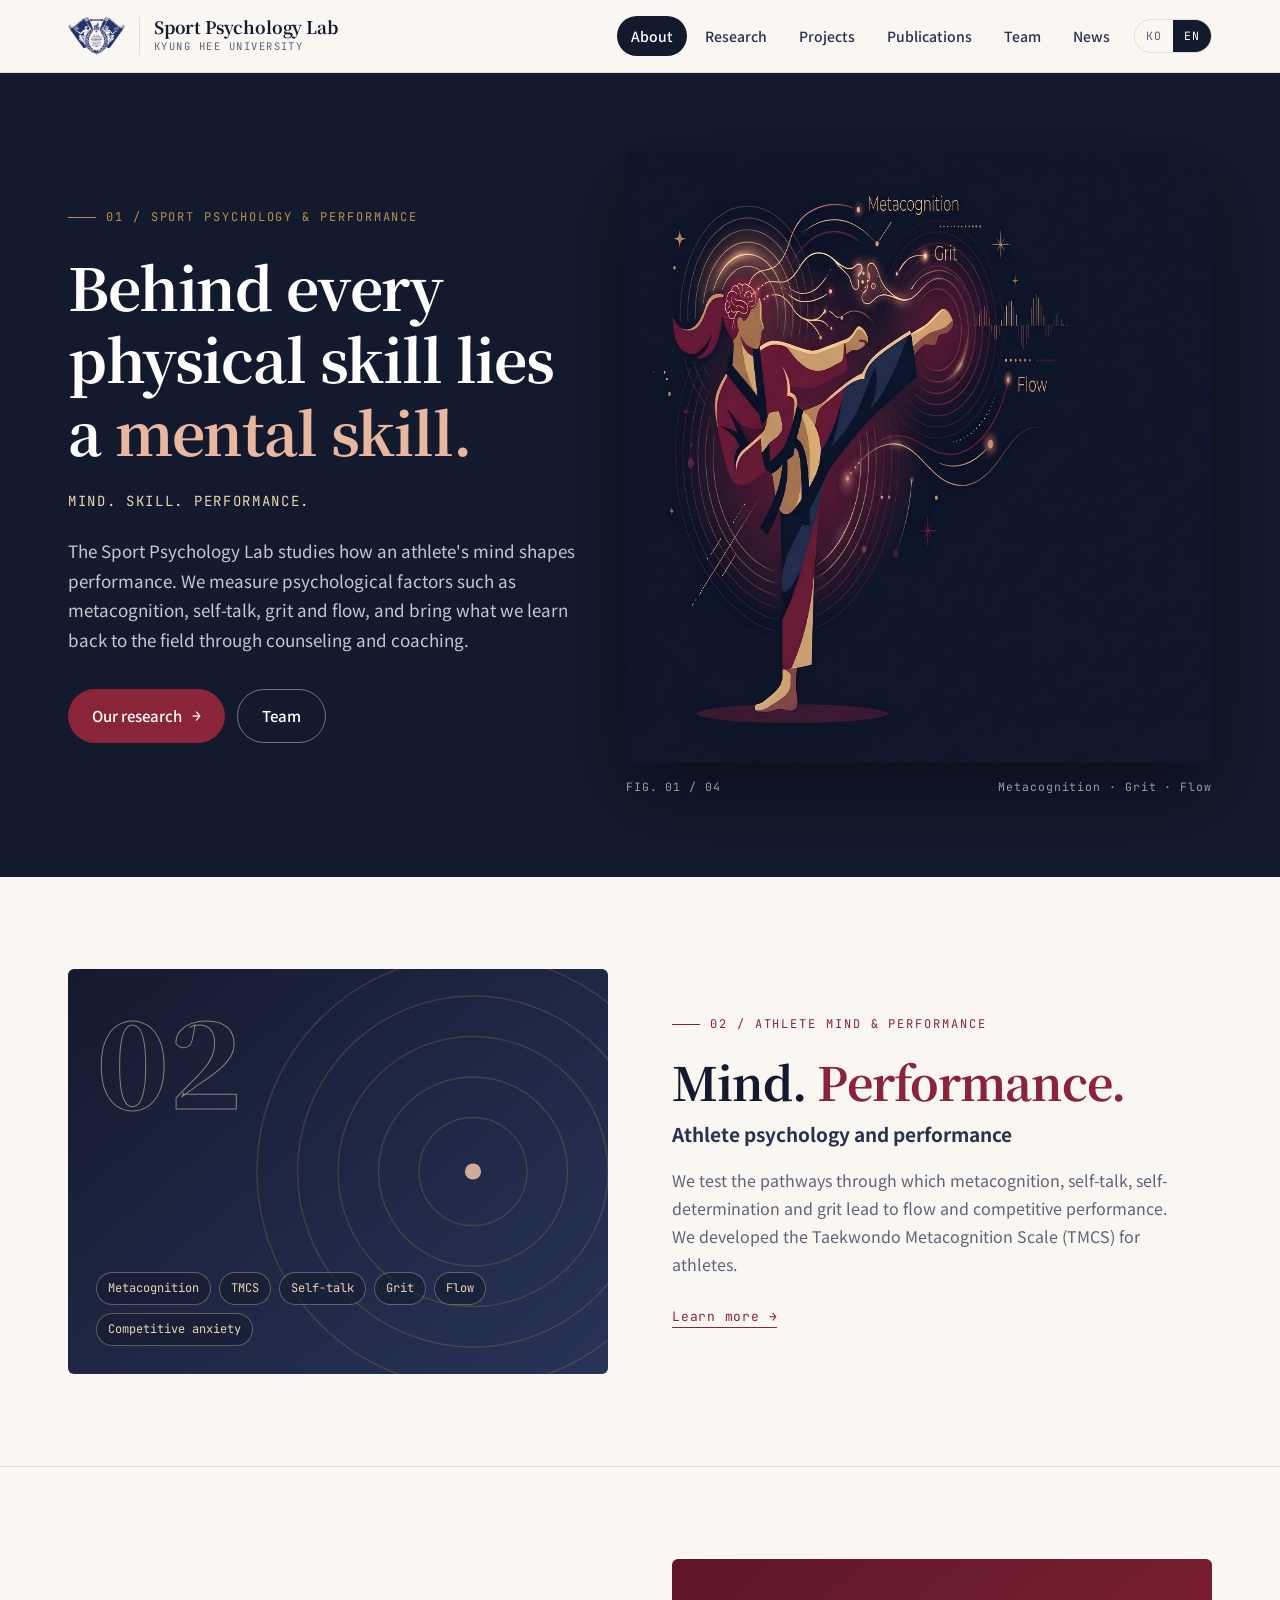
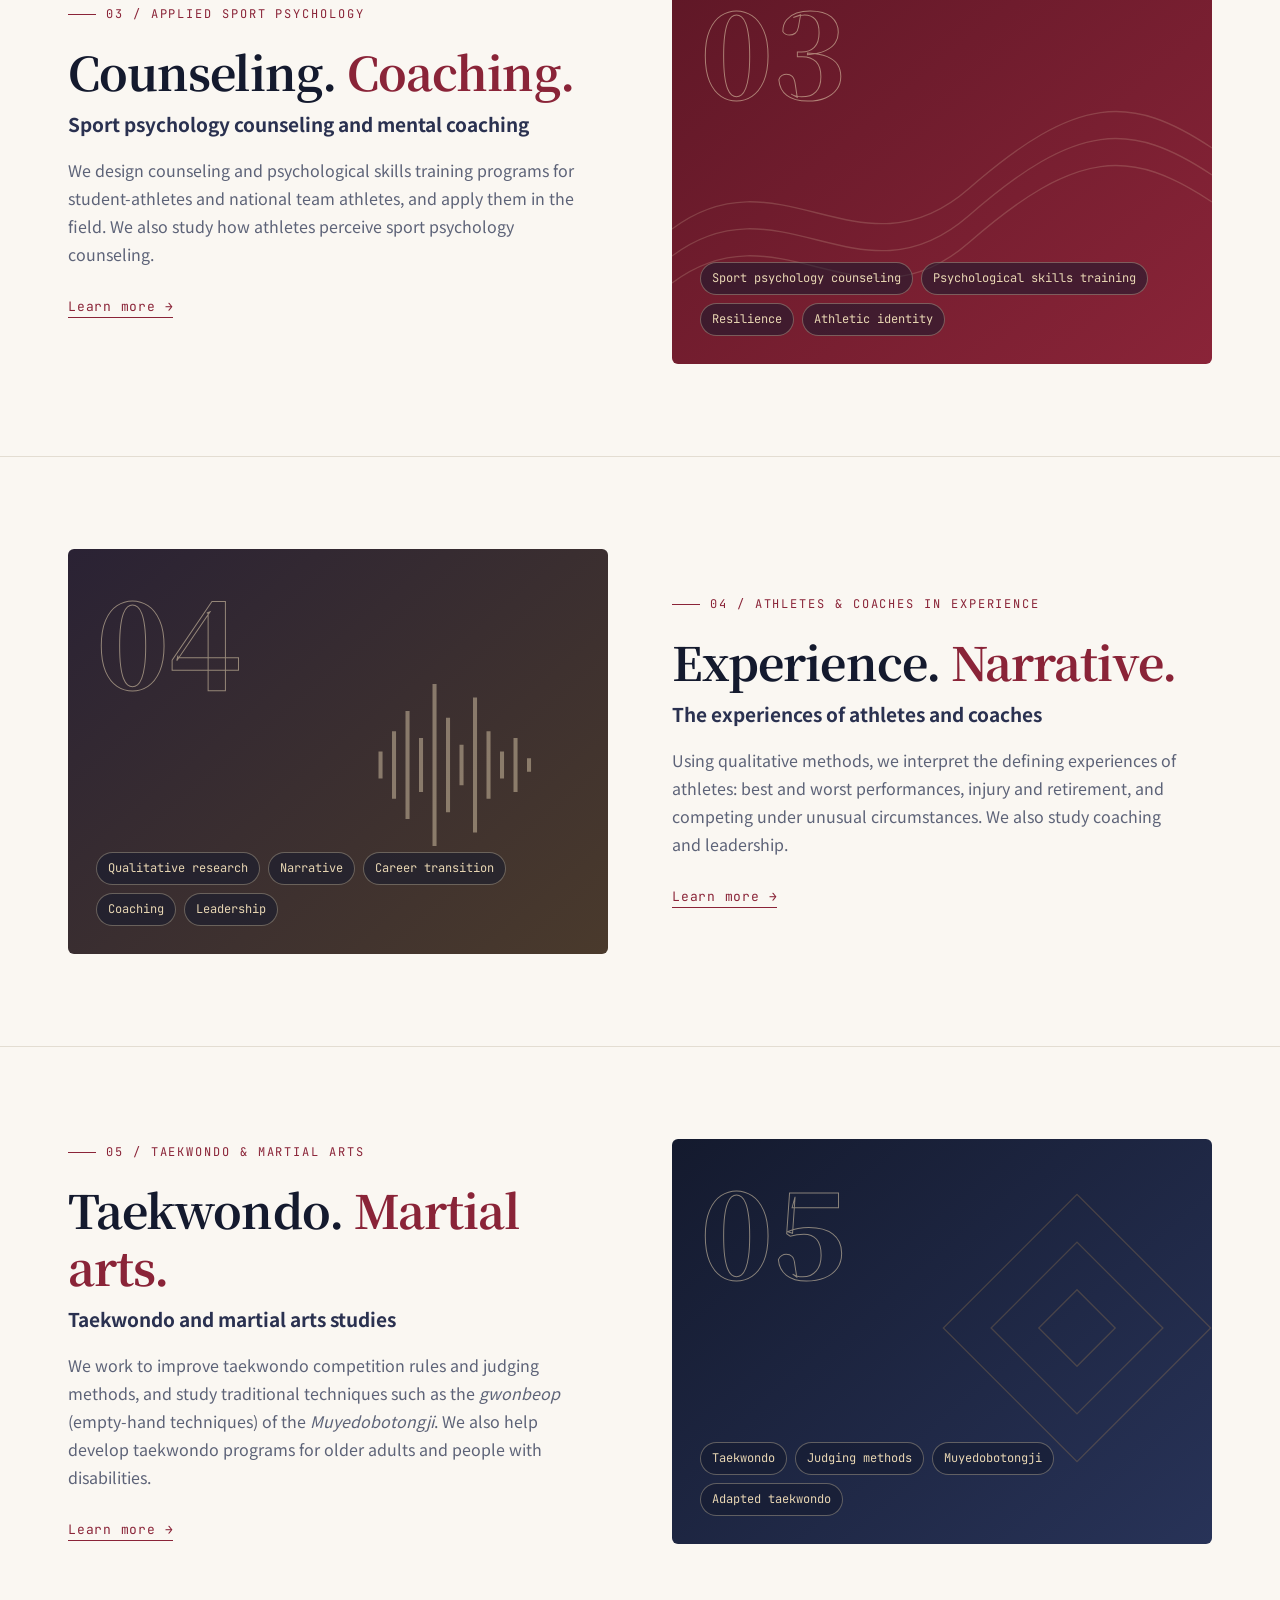
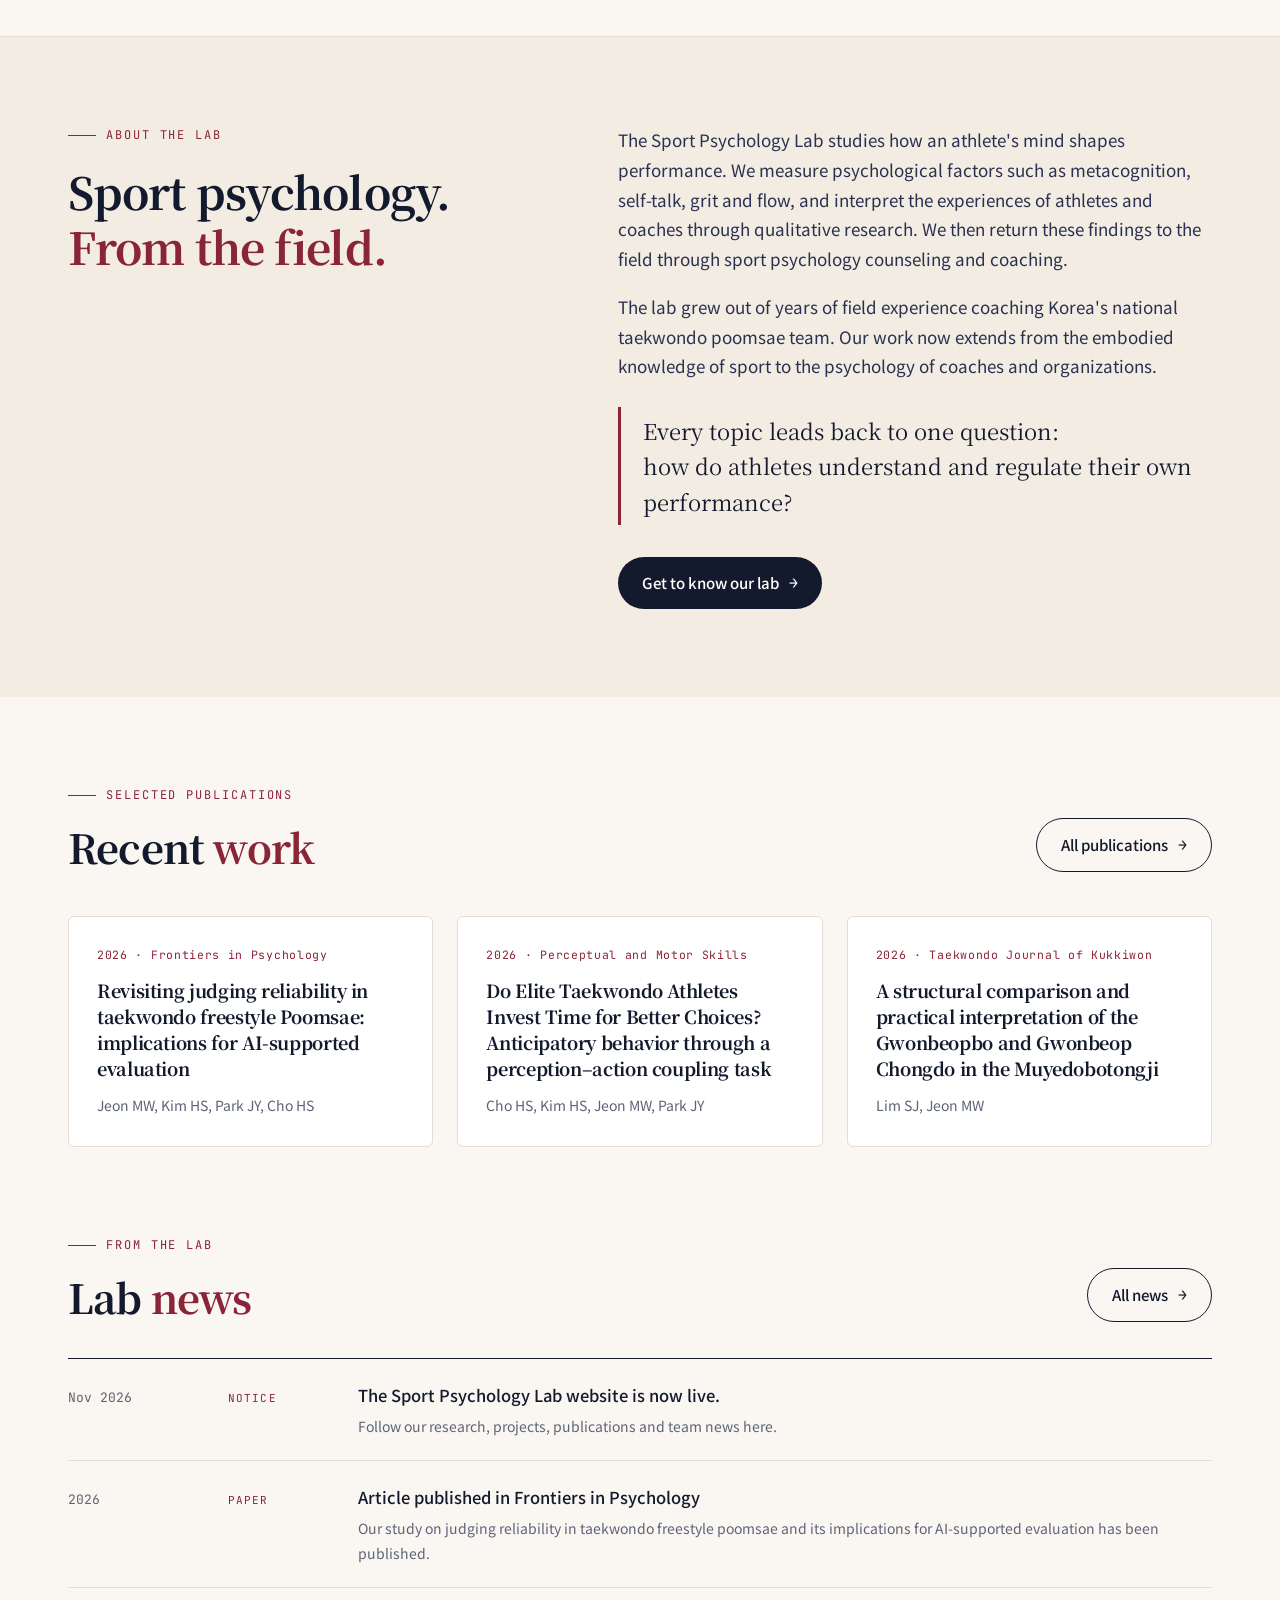
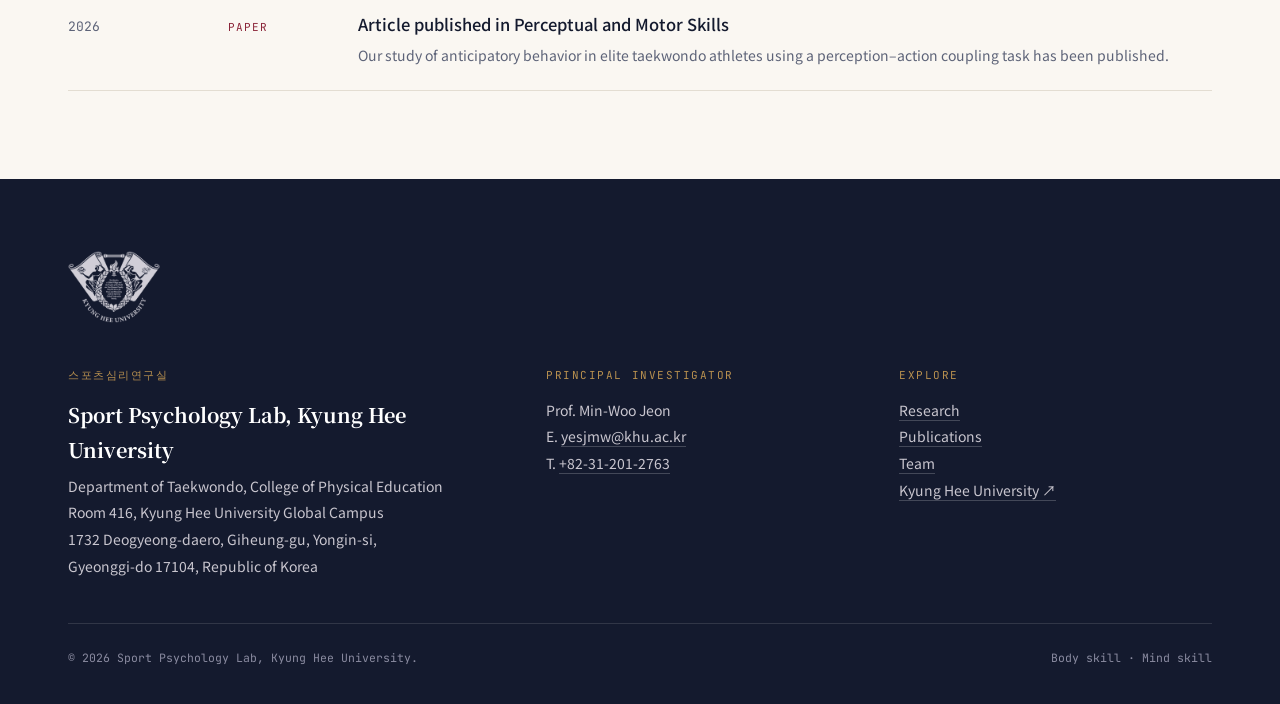
==== commit 911613f7: "Add files via upload" ====
--- a/en.html
+++ b/en.html
@@ -17,9 +17,7 @@
 <header class="site">
   <div class="wrap bar">
     <a class="brand" href="#about" aria-label="Sport Psychology Lab home">
-      <span class="mark" aria-hidden="true">
-        <svg width="24" height="24" viewBox="0 0 24 24" fill="none"><circle cx="12" cy="12" r="10" stroke="#b8904f" stroke-width="1"/><circle cx="12" cy="12" r="6" stroke="#b8904f" stroke-width="1" opacity=".6"/><circle cx="12" cy="12" r="2.2" fill="#e7b7a1"/></svg>
-      </span>
+      <img class="khu-emblem" src="assets/khu-emblem-navy.png" alt="Kyung Hee University" width="57" height="38">
       <span class="brand-txt"><strong>Sport Psychology Lab</strong><span>Kyung Hee University</span></span>
     </a>
     <div class="right">
@@ -356,6 +354,7 @@
 
 <footer class="site">
   <div class="wrap">
+    <a class="khu-foot" href="https://www.khu.ac.kr" target="_blank" rel="noopener"><img src="assets/khu-logo-light.png" alt="Kyung Hee University" width="92" height="72"></a>
     <div class="f-grid">
       <div>
         <div class="lbl">스포츠심리연구실</div>
--- a/assets/site.css
+++ b/assets/site.css
@@ -223,3 +223,11 @@
 .lang a.on{background:var(--ink);color:#fff}
 html[lang="en"] body{word-break:normal}
 .right .lang{order:2}.right .menu-btn{order:3}
+
+/* Kyung Hee University logo */
+.khu-emblem{height:38px;width:auto;flex:none;display:block;padding-right:14px;border-right:1px solid var(--line)}
+.khu-foot,.khu-foot:hover{border:0!important;text-decoration:none!important;background:none!important}
+.khu-foot{display:inline-block;margin-bottom:36px;opacity:.9;transition:opacity .2s}
+.khu-foot:hover{opacity:1}
+.khu-foot img{height:72px;width:auto;display:block}
+@media (max-width:720px){.khu-emblem{height:28px;padding-right:0;border-right:0}.brand{gap:10px}.khu-foot img{height:60px}}
